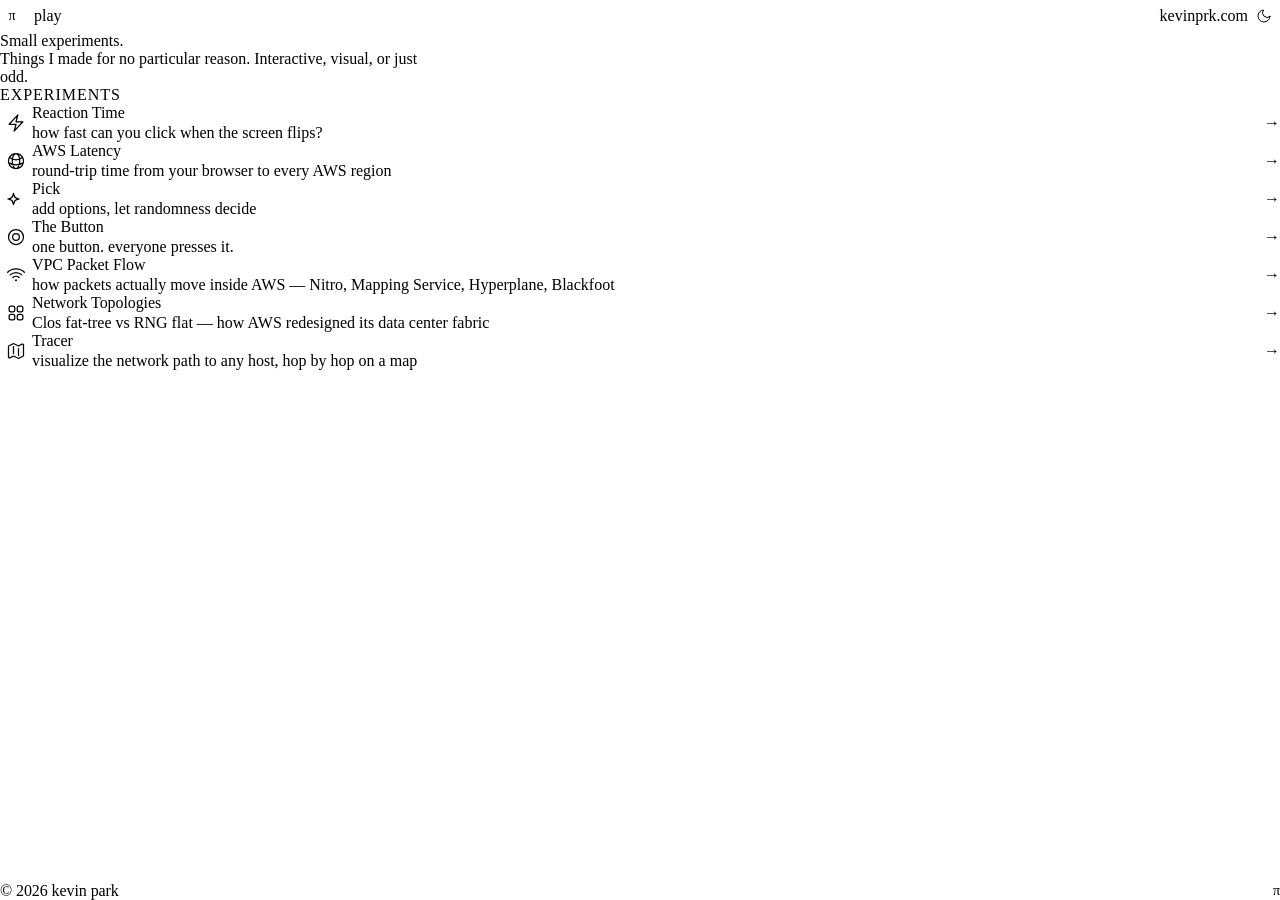
==== web/index.html @ f8ce0abd "feat: add Network Topologies and VPC Packet Flow experiments Network Topologies (/network/): interac" ====
<!doctype html>
<html lang="en">
<head>
  <meta charset="utf-8" />
  <meta name="viewport" content="width=device-width, initial-scale=1" />
  <title>play — kevinprk</title>
  <link rel="icon" href="/favicon.svg" type="image/svg+xml" />
  <link rel="manifest" href="/manifest.json" />
  <link rel="stylesheet" href="/colors_and_type.css" />
  <meta name="description" content="Small interactive experiments by Kevin Park." />
  <meta name="theme-color" content="#ffffff" />
  <meta name="apple-mobile-web-app-capable" content="yes" />
  <meta name="apple-mobile-web-app-status-bar-style" content="black-translucent" />
  <meta name="apple-mobile-web-app-title" content="play" />
  <meta property="og:title" content="play — kevinprk" />
  <meta property="og:description" content="Small interactive experiments by Kevin Park." />
  <meta property="og:type" content="website" />
  <meta property="og:url" content="https://play.kevinprk.com" />
  <meta name="twitter:card" content="summary" />
  <meta name="twitter:title" content="play — kevinprk" />
  <meta name="twitter:description" content="Small interactive experiments by Kevin Park." />
  <style>
    *, *::before, *::after { box-sizing: border-box; margin: 0; padding: 0; }

    html, body {
      background: var(--kp-bg);
      color: var(--kp-fg);
      font-family: var(--kp-font-sans);
      -webkit-font-smoothing: antialiased;
      font-size: var(--kp-text-base);
      line-height: var(--kp-leading-normal);
      min-height: 100vh;
    }

    a { color: inherit; text-decoration: none; }
    button { font: inherit; cursor: pointer; background: none; border: none; color: inherit; }

    .page { min-height: 100vh; display: flex; flex-direction: column; }

    /* ---------- Theme toggle ---------- */
    .theme-toggle {
      width: 32px; height: 32px;
      border-radius: var(--kp-radius-sm);
      display: grid; place-items: center;
      color: var(--kp-fg-2);
      transition: background var(--kp-dur-fast) var(--kp-ease), color var(--kp-dur-fast) var(--kp-ease);
      flex-shrink: 0;
    }
    .theme-toggle:hover { background: var(--kp-hover-bg); color: var(--kp-fg); }
    .theme-toggle svg { width: 16px; height: 16px; }

    /* ---------- Header ---------- */
    .kp-header {
      display: flex;
      align-items: center;
      justify-content: space-between;
      padding: var(--kp-space-5) var(--kp-page-pad);
      max-width: var(--kp-content-width);
      width: 100%;
      margin: 0 auto;
    }
    .brand {
      display: flex; align-items: center; gap: 10px;
      font-size: var(--kp-text-md);
      font-weight: var(--kp-weight-semi);
      letter-spacing: var(--kp-tracking-snug);
    }
    .pi-mark {
      width: 24px; height: 24px;
      border-radius: var(--kp-radius-sm);
      background: var(--kp-fg);
      color: var(--kp-bg);
      display: grid; place-items: center;
      font-size: 14px; font-weight: 500;
      flex-shrink: 0;
      text-decoration: none;
    }
    .kp-header nav {
      display: flex; align-items: center; gap: var(--kp-space-5);
      font-size: var(--kp-text-sm);
      color: var(--kp-fg-2);
    }
    .kp-header nav a {
      transition: color var(--kp-dur-fast) var(--kp-ease);
    }
    .kp-header nav a:hover { color: var(--kp-fg); }

    /* ---------- Main ---------- */
    .kp-main {
      max-width: var(--kp-content-width);
      margin: 0 auto;
      width: 100%;
      padding: var(--kp-space-7) var(--kp-page-pad) var(--kp-space-9);
      flex: 1;
    }

    .intro { margin-bottom: var(--kp-space-8); }
    .intro h1 {
      font-size: var(--kp-text-3xl);
      font-weight: var(--kp-weight-semi);
      letter-spacing: var(--kp-tracking-tight);
      line-height: var(--kp-leading-tight);
      color: var(--kp-fg);
      margin-bottom: var(--kp-space-4);
    }
    .intro p {
      font-size: var(--kp-text-md);
      line-height: var(--kp-leading-relaxed);
      color: var(--kp-fg-2);
      max-width: 56ch;
    }

    .section-label {
      font-size: var(--kp-text-xs);
      font-family: var(--kp-font-mono);
      text-transform: uppercase;
      letter-spacing: 0.06em;
      color: var(--kp-fg-3);
      margin-bottom: var(--kp-space-3);
      padding-bottom: var(--kp-space-2);
      border-bottom: 1px solid var(--kp-border);
    }

    /* ---------- Experiment row ---------- */
    .exp-row {
      display: grid;
      grid-template-columns: 32px 1fr auto;
      align-items: center;
      gap: var(--kp-space-4);
      padding: var(--kp-space-4) var(--kp-space-3);
      border-bottom: 1px solid var(--kp-border-faint);
      cursor: pointer;
      transition: background var(--kp-dur-fast) var(--kp-ease);
      text-decoration: none;
      color: inherit;
      width: 100%;
    }
    .exp-row:hover { background: var(--kp-hover-bg); }
    .exp-row:active { background: var(--kp-press-bg); }

    .exp-glyph {
      width: 32px; height: 32px;
      color: var(--kp-fg-2);
      display: grid; place-items: center;
      flex-shrink: 0;
    }
    .exp-glyph svg { width: 20px; height: 20px; }

    .exp-text .name {
      font-size: var(--kp-text-md);
      font-weight: var(--kp-weight-medium);
      color: var(--kp-fg);
      letter-spacing: -0.005em;
    }
    .exp-text .desc {
      font-size: var(--kp-text-sm);
      color: var(--kp-fg-2);
      margin-top: 2px;
    }

    .exp-arrow {
      font-family: var(--kp-font-mono);
      font-size: var(--kp-text-sm);
      color: var(--kp-fg-3);
      transition: transform var(--kp-dur-fast) var(--kp-ease), color var(--kp-dur-fast) var(--kp-ease);
    }
    .exp-row:hover .exp-arrow { color: var(--kp-fg); transform: translateX(3px); }

    /* ---------- Footer ---------- */
    .kp-footer {
      max-width: var(--kp-content-width);
      margin: 0 auto;
      width: 100%;
      padding: var(--kp-space-6) var(--kp-page-pad);
      display: flex;
      align-items: center;
      justify-content: space-between;
      font-size: var(--kp-text-xs);
      font-family: var(--kp-font-mono);
      color: var(--kp-fg-3);
      letter-spacing: -0.005em;
    }
    .kp-footer .pi { font-family: var(--kp-font-sans); font-size: 14px; color: var(--kp-fg-2); }
  </style>
</head>
<body>
  <div class="page">

    <header>
      <div class="kp-header">
        <div class="brand">
          <a href="https://kevinprk.com" class="pi-mark" aria-label="kevinprk.com">π</a>
          play
        </div>
        <nav>
          <a href="https://kevinprk.com">kevinprk.com</a>
          <button class="theme-toggle" id="themeToggle" aria-label="toggle theme" title="toggle theme">
            <svg viewBox="0 0 24 24" fill="none" stroke="currentColor" stroke-width="1.5">
              <path stroke-linecap="round" stroke-linejoin="round" d="M21 12.79A9 9 0 1111.21 3a7 7 0 009.79 9.79z"/>
            </svg>
          </button>
        </nav>
      </div>
    </header>

    <main class="kp-main">
      <section class="intro">
        <h1>Small experiments.</h1>
        <p>Things I made for no particular reason. Interactive, visual, or just odd.</p>
      </section>

      <section>
        <div class="section-label">experiments</div>
        <div role="list">
          <a href="/reaction/" class="exp-row" role="listitem">
            <span class="exp-glyph">
              <svg viewBox="0 0 24 24" fill="none" stroke="currentColor" stroke-width="1.5">
                <path stroke-linecap="round" stroke-linejoin="round" d="M3.75 13.5l10.5-11.25L12 10.5h8.25L9.75 21.75 12 13.5H3.75z" />
              </svg>
            </span>
            <div class="exp-text">
              <div class="name">Reaction Time</div>
              <div class="desc">how fast can you click when the screen flips?</div>
            </div>
            <span class="exp-arrow">→</span>
          </a>
          <a href="/latency/" class="exp-row" role="listitem">
            <span class="exp-glyph">
              <svg viewBox="0 0 24 24" fill="none" stroke="currentColor" stroke-width="1.5">
                <path stroke-linecap="round" stroke-linejoin="round" d="M12 21a9.004 9.004 0 008.716-6.747M12 21a9.004 9.004 0 01-8.716-6.747M12 21c2.485 0 4.5-4.03 4.5-9S14.485 3 12 3m0 18c-2.485 0-4.5-4.03-4.5-9S9.515 3 12 3m0 0a8.997 8.997 0 017.843 4.582M12 3a8.997 8.997 0 00-7.843 4.582m15.686 0A11.953 11.953 0 0112 10.5c-2.998 0-5.74-1.1-7.843-2.918m15.686 0A8.959 8.959 0 0121 12c0 .778-.099 1.533-.284 2.253m0 0A17.919 17.919 0 0112 16.5c-3.162 0-6.133-.815-8.716-2.247m0 0A9.015 9.015 0 013 12c0-1.605.42-3.113 1.157-4.418" />
              </svg>
            </span>
            <div class="exp-text">
              <div class="name">AWS Latency</div>
              <div class="desc">round-trip time from your browser to every AWS region</div>
            </div>
            <span class="exp-arrow">→</span>
          </a>
          <a href="/pick/" class="exp-row" role="listitem">
            <span class="exp-glyph">
              <svg viewBox="0 0 24 24" fill="none" stroke="currentColor" stroke-width="1.5">
                <path stroke-linecap="round" stroke-linejoin="round" d="M9.813 15.904L9 18.75l-.813-2.846a4.5 4.5 0 00-3.09-3.09L2.25 12l2.846-.813a4.5 4.5 0 003.09-3.09L9 5.25l.813 2.846a4.5 4.5 0 003.09 3.09L15.75 12l-2.846.813a4.5 4.5 0 00-3.09 3.09z" />
              </svg>
            </span>
            <div class="exp-text">
              <div class="name">Pick</div>
              <div class="desc">add options, let randomness decide</div>
            </div>
            <span class="exp-arrow">→</span>
          </a>
          <a href="/button/" class="exp-row" role="listitem">
            <span class="exp-glyph">
              <svg viewBox="0 0 24 24" fill="none" stroke="currentColor" stroke-width="1.5">
                <circle cx="12" cy="12" r="9"/>
                <circle cx="12" cy="12" r="4"/>
              </svg>
            </span>
            <div class="exp-text">
              <div class="name">The Button</div>
              <div class="desc">one button. everyone presses it.</div>
            </div>
            <span class="exp-arrow">→</span>
          </a>
          <a href="/vpc/" class="exp-row" role="listitem">
            <span class="exp-glyph">
              <svg viewBox="0 0 24 24" fill="none" stroke="currentColor" stroke-width="1.5">
                <path stroke-linecap="round" stroke-linejoin="round" d="M8.288 15.038a5.25 5.25 0 017.424 0M5.106 11.856c3.807-3.808 9.98-3.808 13.788 0M1.924 8.674c5.565-5.565 14.587-5.565 20.152 0M12.53 18.22l-.53.53-.53-.53a.75.75 0 011.06 0z" />
              </svg>
            </span>
            <div class="exp-text">
              <div class="name">VPC Packet Flow</div>
              <div class="desc">how packets actually move inside AWS — Nitro, Mapping Service, Hyperplane, Blackfoot</div>
            </div>
            <span class="exp-arrow">→</span>
          </a>
          <a href="/network/" class="exp-row" role="listitem">
            <span class="exp-glyph">
              <svg viewBox="0 0 24 24" fill="none" stroke="currentColor" stroke-width="1.5">
                <path stroke-linecap="round" stroke-linejoin="round" d="M3.75 6A2.25 2.25 0 016 3.75h2.25A2.25 2.25 0 0110.5 6v2.25a2.25 2.25 0 01-2.25 2.25H6a2.25 2.25 0 01-2.25-2.25V6zM3.75 15.75A2.25 2.25 0 016 13.5h2.25a2.25 2.25 0 012.25 2.25V18a2.25 2.25 0 01-2.25 2.25H6A2.25 2.25 0 013.75 18v-2.25zM13.5 6a2.25 2.25 0 012.25-2.25H18A2.25 2.25 0 0120.25 6v2.25A2.25 2.25 0 0118 10.5h-2.25a2.25 2.25 0 01-2.25-2.25V6zM13.5 15.75a2.25 2.25 0 012.25-2.25H18a2.25 2.25 0 012.25 2.25V18A2.25 2.25 0 0118 20.25h-2.25A2.25 2.25 0 0113.5 18v-2.25z" />
              </svg>
            </span>
            <div class="exp-text">
              <div class="name">Network Topologies</div>
              <div class="desc">Clos fat-tree vs RNG flat — how AWS redesigned its data center fabric</div>
            </div>
            <span class="exp-arrow">→</span>
          </a>
          <a href="/tracer/" class="exp-row" role="listitem">
            <span class="exp-glyph">
              <svg viewBox="0 0 24 24" fill="none" stroke="currentColor" stroke-width="1.5">
                <path stroke-linecap="round" stroke-linejoin="round" d="M9 6.75V15m6-6v8.25m.503 3.498l4.875-2.437c.381-.19.622-.58.622-1.006V4.82c0-.836-.88-1.38-1.628-1.006l-3.869 1.934c-.317.159-.69.159-1.006 0L9.503 3.252a1.125 1.125 0 00-1.006 0L3.622 5.689C3.24 5.88 3 6.27 3 6.695V19.18c0 .836.88 1.38 1.628 1.006l3.869-1.934c.317-.159.69-.159 1.006 0l4.994 2.497c.317.158.69.158 1.006 0z" />
              </svg>
            </span>
            <div class="exp-text">
              <div class="name">Tracer</div>
              <div class="desc">visualize the network path to any host, hop by hop on a map</div>
            </div>
            <span class="exp-arrow">→</span>
          </a>
        </div>
      </section>
    </main>

    <footer>
      <div class="kp-footer">
        <span>© <span id="year"></span> kevin park</span>
        <span class="pi">π</span>
      </div>
    </footer>

  </div>

  <script>
    document.getElementById("year").textContent = new Date().getFullYear();

    const html = document.documentElement;
    const btn = document.getElementById("themeToggle");
    const sunIcon = `<svg viewBox="0 0 24 24" fill="none" stroke="currentColor" stroke-width="1.5"><circle cx="12" cy="12" r="4"/><path stroke-linecap="round" d="M12 3v1.5M12 19.5V21M3 12h1.5M19.5 12H21M5.6 5.6l1.06 1.06M17.34 17.34l1.06 1.06M5.6 18.4l1.06-1.06M17.34 6.66l1.06-1.06"/></svg>`;
    const moonIcon = `<svg viewBox="0 0 24 24" fill="none" stroke="currentColor" stroke-width="1.5"><path stroke-linecap="round" stroke-linejoin="round" d="M21 12.79A9 9 0 1111.21 3a7 7 0 009.79 9.79z"/></svg>`;

    let theme = localStorage.getItem("kp-theme") || "light";
    function applyTheme(t) {
      html.setAttribute("data-theme", t);
      btn.innerHTML = t === "dark" ? sunIcon : moonIcon;
      localStorage.setItem("kp-theme", t);
    }
    applyTheme(theme);

    btn.addEventListener("click", () => {
      theme = theme === "light" ? "dark" : "light";
      applyTheme(theme);
    });
  </script>
</body>
</html>
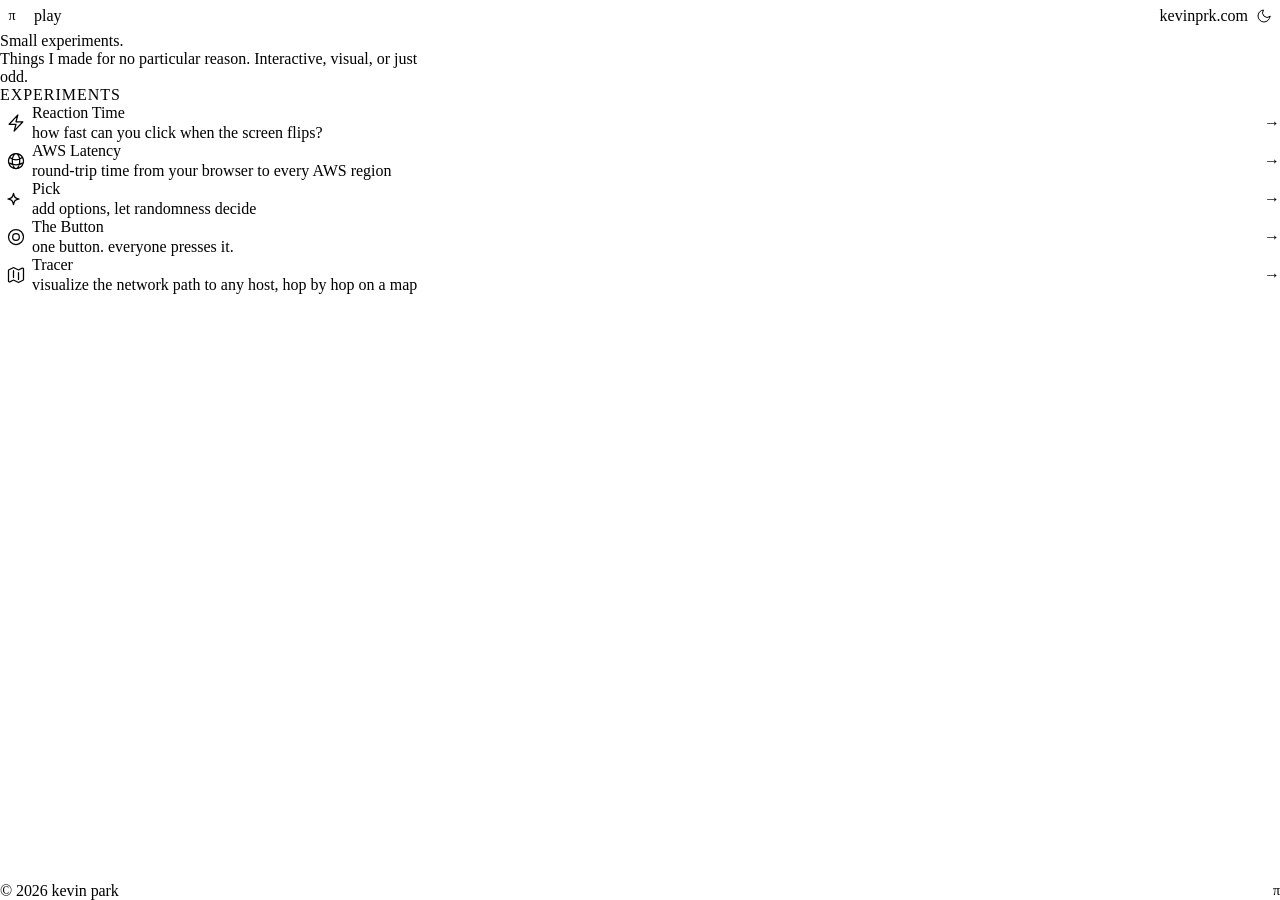
==== commit 7c4a505f: "feat: remove vpc and network demos — moved to notes.kevinprk.com Co-Authored-By: Claude Sonnet 4.6 <" ====
--- a/web/index.html
+++ b/web/index.html
@@ -261,30 +261,6 @@
             </div>
             <span class="exp-arrow">→</span>
           </a>
-          <a href="/vpc/" class="exp-row" role="listitem">
-            <span class="exp-glyph">
-              <svg viewBox="0 0 24 24" fill="none" stroke="currentColor" stroke-width="1.5">
-                <path stroke-linecap="round" stroke-linejoin="round" d="M8.288 15.038a5.25 5.25 0 017.424 0M5.106 11.856c3.807-3.808 9.98-3.808 13.788 0M1.924 8.674c5.565-5.565 14.587-5.565 20.152 0M12.53 18.22l-.53.53-.53-.53a.75.75 0 011.06 0z" />
-              </svg>
-            </span>
-            <div class="exp-text">
-              <div class="name">VPC Packet Flow</div>
-              <div class="desc">how packets actually move inside AWS — Nitro, Mapping Service, Hyperplane, Blackfoot</div>
-            </div>
-            <span class="exp-arrow">→</span>
-          </a>
-          <a href="/network/" class="exp-row" role="listitem">
-            <span class="exp-glyph">
-              <svg viewBox="0 0 24 24" fill="none" stroke="currentColor" stroke-width="1.5">
-                <path stroke-linecap="round" stroke-linejoin="round" d="M3.75 6A2.25 2.25 0 016 3.75h2.25A2.25 2.25 0 0110.5 6v2.25a2.25 2.25 0 01-2.25 2.25H6a2.25 2.25 0 01-2.25-2.25V6zM3.75 15.75A2.25 2.25 0 016 13.5h2.25a2.25 2.25 0 012.25 2.25V18a2.25 2.25 0 01-2.25 2.25H6A2.25 2.25 0 013.75 18v-2.25zM13.5 6a2.25 2.25 0 012.25-2.25H18A2.25 2.25 0 0120.25 6v2.25A2.25 2.25 0 0118 10.5h-2.25a2.25 2.25 0 01-2.25-2.25V6zM13.5 15.75a2.25 2.25 0 012.25-2.25H18a2.25 2.25 0 012.25 2.25V18A2.25 2.25 0 0118 20.25h-2.25A2.25 2.25 0 0113.5 18v-2.25z" />
-              </svg>
-            </span>
-            <div class="exp-text">
-              <div class="name">Network Topologies</div>
-              <div class="desc">Clos fat-tree vs RNG flat — how AWS redesigned its data center fabric</div>
-            </div>
-            <span class="exp-arrow">→</span>
-          </a>
           <a href="/tracer/" class="exp-row" role="listitem">
             <span class="exp-glyph">
               <svg viewBox="0 0 24 24" fill="none" stroke="currentColor" stroke-width="1.5">
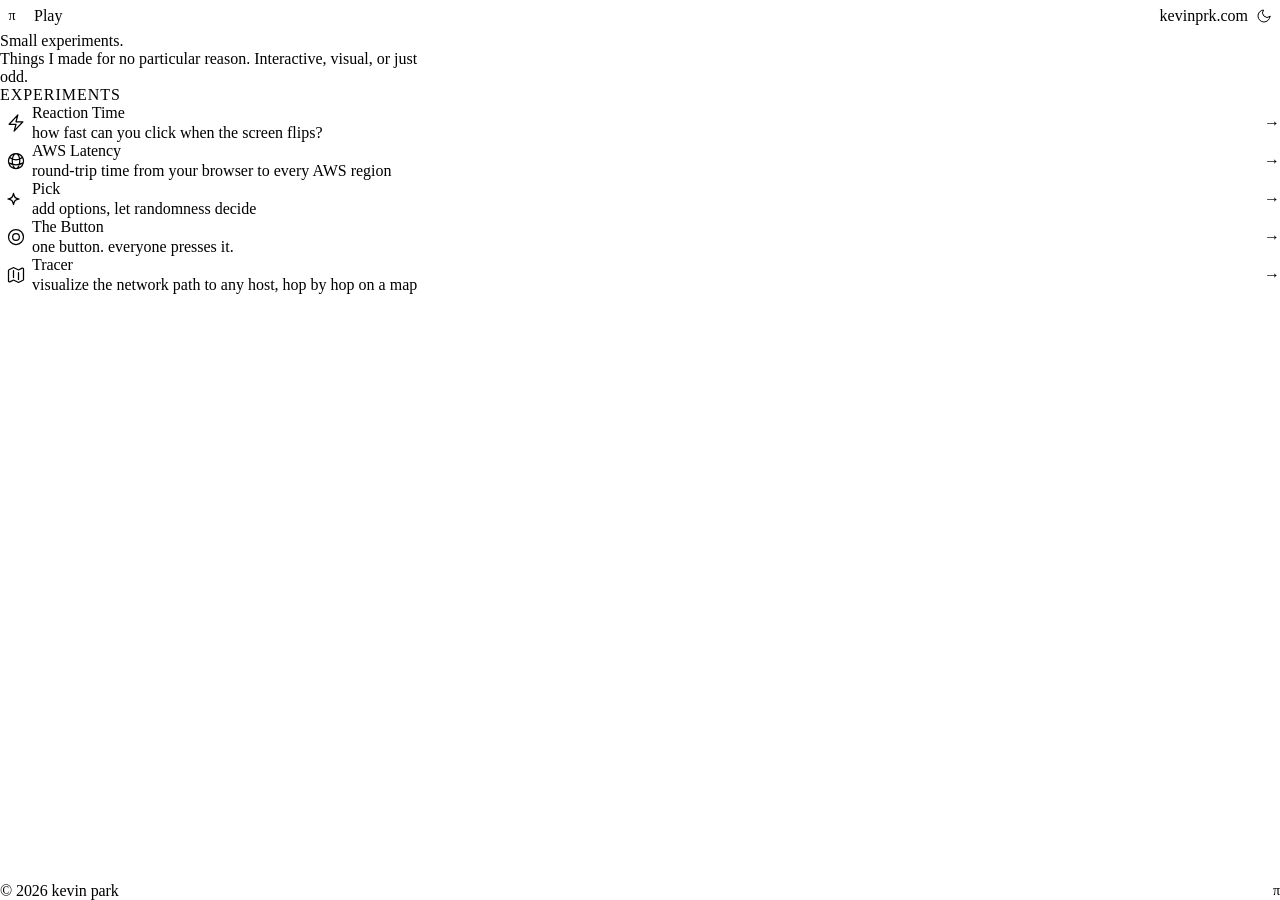
==== commit b19eba68: "Capitalize brand, nav, titles and tracer buttons Co-Authored-By: Claude Opus 5.5 <noreply@anthropic." ====
--- a/web/index.html
+++ b/web/index.html
@@ -3,7 +3,7 @@
 <head>
   <meta charset="utf-8" />
   <meta name="viewport" content="width=device-width, initial-scale=1" />
-  <title>play — kevinprk</title>
+  <title>Play — kevinprk</title>
   <link rel="icon" href="/favicon.svg" type="image/svg+xml" />
   <link rel="manifest" href="/manifest.json" />
   <link rel="stylesheet" href="/colors_and_type.css" />
@@ -11,14 +11,15 @@
   <meta name="theme-color" content="#ffffff" />
   <meta name="apple-mobile-web-app-capable" content="yes" />
   <meta name="apple-mobile-web-app-status-bar-style" content="black-translucent" />
-  <meta name="apple-mobile-web-app-title" content="play" />
-  <meta property="og:title" content="play — kevinprk" />
+  <meta name="apple-mobile-web-app-title" content="Play" />
+  <meta property="og:title" content="Play — kevinprk" />
   <meta property="og:description" content="Small interactive experiments by Kevin Park." />
   <meta property="og:type" content="website" />
   <meta property="og:url" content="https://play.kevinprk.com" />
   <meta name="twitter:card" content="summary" />
-  <meta name="twitter:title" content="play — kevinprk" />
+  <meta name="twitter:title" content="Play — kevinprk" />
   <meta name="twitter:description" content="Small interactive experiments by Kevin Park." />
+  <script defer src="https://analytics.kevinprk.com/script.js" data-website-id="7ef222d4-ecb2-4902-80d9-34dbb33de61c"></script>
   <style>
     *, *::before, *::after { box-sizing: border-box; margin: 0; padding: 0; }
 
@@ -190,7 +191,7 @@
       <div class="kp-header">
         <div class="brand">
           <a href="https://kevinprk.com" class="pi-mark" aria-label="kevinprk.com">π</a>
-          play
+          Play
         </div>
         <nav>
           <a href="https://kevinprk.com">kevinprk.com</a>
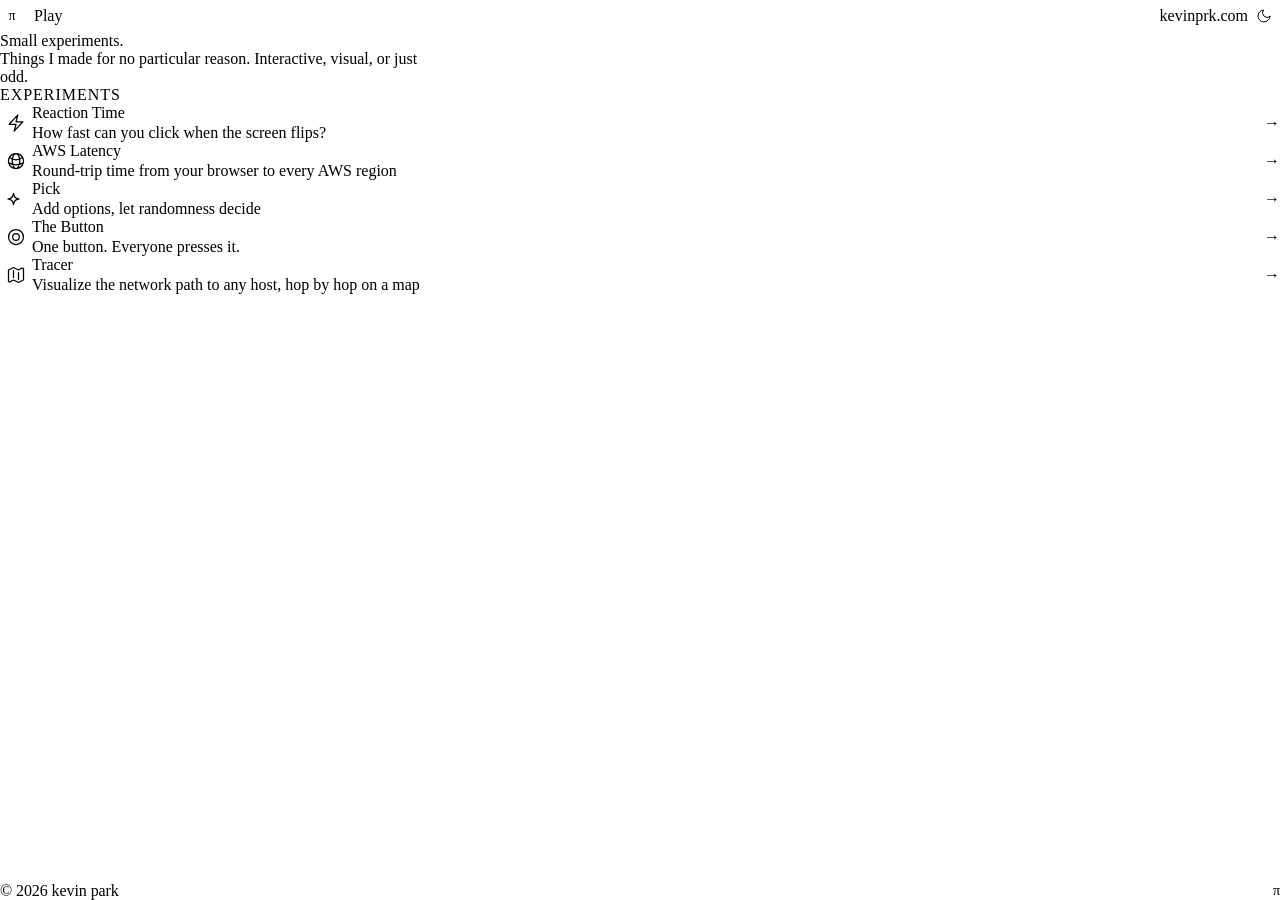
==== commit d735d953: "Capitalize in-page labels, status text and descriptions Co-Authored-By: Claude Opus 5.5 <noreply@ant" ====
--- a/web/index.html
+++ b/web/index.html
@@ -211,7 +211,7 @@
       </section>
 
       <section>
-        <div class="section-label">experiments</div>
+        <div class="section-label">Experiments</div>
         <div role="list">
           <a href="/reaction/" class="exp-row" role="listitem">
             <span class="exp-glyph">
@@ -221,7 +221,7 @@
             </span>
             <div class="exp-text">
               <div class="name">Reaction Time</div>
-              <div class="desc">how fast can you click when the screen flips?</div>
+              <div class="desc">How fast can you click when the screen flips?</div>
             </div>
             <span class="exp-arrow">→</span>
           </a>
@@ -233,7 +233,7 @@
             </span>
             <div class="exp-text">
               <div class="name">AWS Latency</div>
-              <div class="desc">round-trip time from your browser to every AWS region</div>
+              <div class="desc">Round-trip time from your browser to every AWS region</div>
             </div>
             <span class="exp-arrow">→</span>
           </a>
@@ -245,7 +245,7 @@
             </span>
             <div class="exp-text">
               <div class="name">Pick</div>
-              <div class="desc">add options, let randomness decide</div>
+              <div class="desc">Add options, let randomness decide</div>
             </div>
             <span class="exp-arrow">→</span>
           </a>
@@ -258,7 +258,7 @@
             </span>
             <div class="exp-text">
               <div class="name">The Button</div>
-              <div class="desc">one button. everyone presses it.</div>
+              <div class="desc">One button. Everyone presses it.</div>
             </div>
             <span class="exp-arrow">→</span>
           </a>
@@ -270,7 +270,7 @@
             </span>
             <div class="exp-text">
               <div class="name">Tracer</div>
-              <div class="desc">visualize the network path to any host, hop by hop on a map</div>
+              <div class="desc">Visualize the network path to any host, hop by hop on a map</div>
             </div>
             <span class="exp-arrow">→</span>
           </a>
